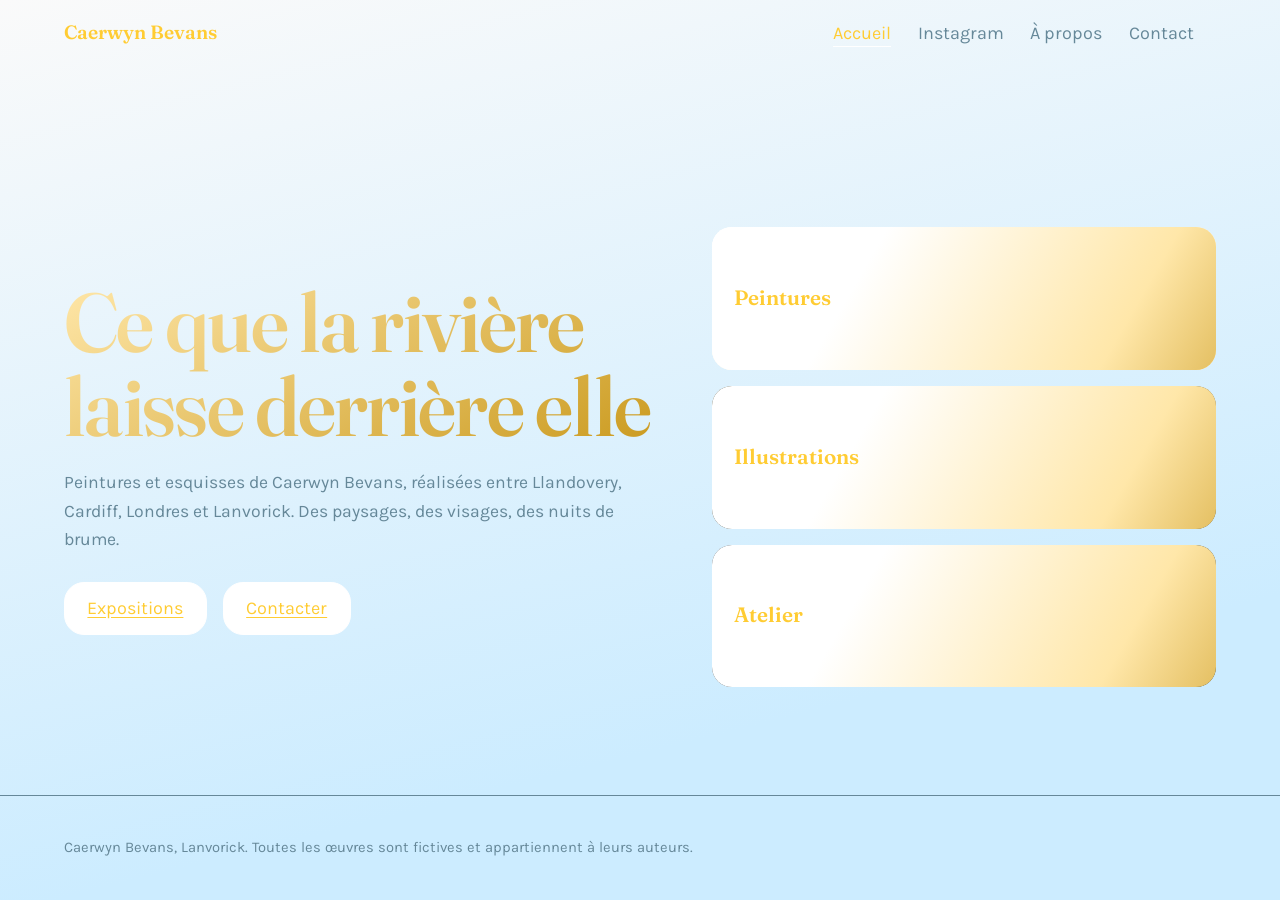
==== index.html @ d9d5a324 "Upload" ====
<!DOCTYPE html>
<html lang="fr">

<head>
  <meta charset="utf-8">
  <meta name="viewport" content="width=device-width, initial-scale=1">
  <title>Caerwyn Bevans – Galerie</title>
  <meta name="description" content="Peintures et esquisses de Caerwyn Bevans, Lanvorick.">
  <link rel="preconnect" href="https://fonts.googleapis.com">
  <link rel="preconnect" href="https://fonts.gstatic.com" crossorigin>
  <link
    href="https://fonts.googleapis.com/css2?family=Fraunces:opsz,wght@9..144,500;9..144,600&family=Karla:wght@400;600&display=swap"
    rel="stylesheet">
  <link rel="stylesheet" href="style.css">
</head>

<body>

  <header class="site">
    <a class="nom" href="index.html">Caerwyn Bevans</a>
    <nav aria-label="Navigation principale">
      <a href="index.html" aria-current="page">Accueil</a>
      <a href="https://whatlurksoutside.forumactif.com/t75-caerwyn-thisaverageguy#165">Instagram</a>
      <a href="a-propos.html">À propos</a>
      <a href="contact.html">Contact</a>
    </nav>
  </header>

  <main>
    <div class="hero">
      <div>
        <h1>Ce que la rivière laisse derrière elle</h1>
        <p>Peintures et esquisses de Caerwyn Bevans, réalisées entre Llandovery, Cardiff, Londres et Lanvorick. Des
          paysages, des visages, des nuits de brume.</p>
        <div class="boutons">
          <a class="bouton plein" href="expo.html">Expositions</a>
          <a class="bouton" href="contact.html">Contacter</a>
        </div>
      </div>

      <!-- Collections : pour une vraie couverture, mets <img src="images/couv-xxx.jpg" alt=""> dans le <span class="visuel"> -->
      <div class="collections" aria-label="Collections">
        <a class="collection" href="peintures.html" style="--degrade:linear-gradient(140deg,#ffffff,#ffe7a9)">
          <span class="visuel"></span>
          <span class="texte"><strong>Peintures</strong><span class="plus">Séries de toiles à l'huile.<em>Voir les collections →</em></span></span>
        </a>
        <a class="collection" href="collection-cornouailles.html"
          style="--degrade:linear-gradient(200deg,#6b5a2a,#1f2a22)">
          <span class="visuel"></span>
          <span class="texte"><strong>Illustrations</strong><span class="plus">Travaux d'illustrateur orientés jeunesse.<em>Voir les illustrations →</em></span></span>
        </a>
        <a class="collection" href="collection-carnets.html" style="--degrade:linear-gradient(140deg,#2a3d4a,#1a2822)">
          <span class="visuel"></span>
          <span class="texte"><strong>Atelier</strong><span class="plus">Esquisses, études et travaux en
              cours.<em>Voir les études →</em></span></span>
        </a>
      </div>
    </div>

    <!-- <section class="bloc" aria-labelledby="explorer">
    <h2 id="explorer">Explorer</h2>
    <div class="sections">
      <a href="peintures.html"><strong>Peintures</strong><span>Les toiles terminées, classées par série.</span></a>
      <a href="esquisses.html"><strong>Esquisses</strong><span>Carnets, études et travaux en cours.</span></a>
      <a href="a-propos.html"><strong>À propos</strong><span>Le parcours, les influences, comment le contacter.</span></a>
    </div>
  </section> -->
  </main>

  <footer>
    Caerwyn Bevans, Lanvorick. Toutes les œuvres sont fictives et appartiennent à leurs auteurs.
  </footer>

</body>

</html>
---- style.css ----
:root {
  --fond: linear-gradient(166deg, rgba(250, 250, 250, 1) 0%, rgb(204 236 255) 75%);
  --fond-2: #223329;
  --mousse: #4f7a5c;
  --or: #ffffff;
  --titre: linear-gradient(166deg, rgba(203, 155, 203, 1) 0%, rgba(163, 104, 163, 1) 100%);
  --texte: #FFCC33;
  --discret: #668899;
  --marque: #9b72e0;
  --serif: "Fraunces", Georgia, "Times New Roman", serif;
  --sans: "Karla", system-ui, -apple-system, "Segoe UI", sans-serif;
}

* {
  box-sizing: border-box
}

html {
  scroll-behavior: smooth
}

body {
  margin: 0;
  min-height: 100vh;
  min-height: 100dvh;
  display: flex;
  flex-direction: column;
  background: var(--fond);
  color: var(--texte);
  font: 18px/1.6 var(--sans)
}

a {
  color: var(--or);
  text-underline-offset: 3px
}

a:hover {
  color: var(--or);
}

:focus-visible {
  outline: 2px solid var(--marque);
  outline-offset: 3px
}

header.site {
  display: flex;
  flex-wrap: wrap;
  gap: .5rem 2rem;
  justify-content: space-between;
  align-items: baseline;
  padding: 1.2rem clamp(1rem, 5vw, 4rem)
}

header.site .nom {
  font: 600 1.2rem var(--serif);
  color: var(--texte);
  text-decoration: none
}

nav a {
  margin-right: 1.4rem;
  color: var(--discret);
  text-decoration: none;
  padding-bottom: 2px;
  border-bottom: 1px solid transparent
}

nav a:hover,
nav a[aria-current="page"] {
  color: var(--texte);
  border-bottom-color: var(--or)
}

.hero {
  display: grid;
  grid-template-columns: 1.1fr .9fr;
  gap: 2rem;
  align-items: center;
  padding: 10rem clamp(1rem, 5vw, 4rem) 4rem
}

.hero h1 {
  font: 600 clamp(2.6rem, 7vw, 5.2rem)/1.02 var(--serif);
  margin: 0 0 1.2rem;
  letter-spacing: -.02em;
  background: -webkit-linear-gradient(300deg, #ffe7a9 0%, #c9981b 100%);
  -webkit-background-clip: text;
  -webkit-text-fill-color: transparent;
}

.hero p {
  max-width: 34em;
  color: var(--discret);
  font-size: 1.1rem
}

.hero .boutons {
  display: flex;
  gap: 1rem;
  flex-wrap: wrap;
  margin-top: 1.8rem
}

.bouton {
  display: inline-block;
  padding: .7rem 1.4rem;
  border: 1px solid var(--or);
  background: var(--or);
  color: var(--fond);
  border-radius: 20px;
  transition: 0.2s all ease;
}

.bouton:hover {
  display: inline-block;
  padding: .7rem 1.4rem;
  border: 1px solid var(--or);
  color: var(--or);
  background: #94bdcd;
  text-decoration: none;
  border-radius: 20px;
  transition: 0.2s all ease;
}

.bouton.plein {
  background: var(--or);
  color: var(--fond);
  border-radius: 20px;
  transition: 0.2s all ease;
}

.bouton.plein:hover {
  display: inline-block;
  padding: .7rem 1.4rem;
  border: 1px solid var(--or);
  color: var(--or);
  background: #94bdcd;
  text-decoration: none;
  border-radius: 20px;
  transition: 0.2s all ease;
}

.hero .une{--ratio:4/5;max-width:420px;justify-self:center}

section.bloc{padding:3rem clamp(1rem,5vw,4rem)}
section.bloc>h2{font:600 1.9rem var(--serif);margin:0 0 .4rem}
section.bloc>p.intro{color:var(--discret);margin:0 0 2rem;max-width:40em}

.grille{columns:3 260px;column-gap:1.2rem}
.tuile{break-inside:avoid;margin:0 0 1.2rem;position:relative;display:block;width:100%;padding:0;border:0;background:none;cursor:zoom-in;text-align:left;color:inherit;font:inherit}
.tuile .visuel{display:block;width:100%;aspect-ratio:var(--ratio,4/5);border-radius:3px;background:var(--degrade);overflow:hidden}
.tuile img{display:block;width:100%;height:100%;object-fit:cover}
.tuile .legende{display:block;padding: 0px 0px 10px;color:var(--discret);font-size:.95rem}
.tuile:hover .visuel{outline:1px solid var(--or)}
.tuile:nth-child(3n+1){--ratio:4/5}
.tuile:nth-child(3n+2){--ratio:1/1}
.tuile:nth-child(3n){--ratio:3/4}

.sections{display:grid;grid-template-columns:repeat(auto-fit,minmax(240px,1fr));gap:1.2rem}
.sections a{display:block;padding:1.6rem;background:var(--fond-2);border-left:3px solid var(--mousse);text-decoration:none;color:var(--texte)}
.sections a:hover{border-left-color:var(--marque)}
.sections strong{display:block;font:600 1.3rem var(--serif);margin-bottom:.3rem}
.sections span{color:var(--discret);font-size:.98rem}

dialog{max-width:min(92vw,1000px);max-height:92vh;padding:0;border:0;background:var(--fond-2);color:var(--texte)}
dialog::backdrop{background:rgba(10,16,13,.88)}
dialog .cadre{width:min(80vw,640px);aspect-ratio:4/5;max-height:75vh;background:var(--degrade)}
dialog img{display:block;max-width:100%;max-height:80vh;margin:auto}
dialog .barre{display:flex;justify-content:space-between;gap:1rem;align-items:center;padding:.8rem 1rem}
dialog button{background:none;border:1px solid var(--discret);color:var(--texte);padding:.3rem .9rem;cursor:pointer;font:inherit}

footer{padding:2.5rem clamp(1rem,5vw,4rem);color:var(--discret);font-size:.92rem;border-top:1px solid var(--discret)}

@media (max-width:760px){
  .hero{grid-template-columns:1fr;padding-top:1.5rem}
  .hero .une{order:-1;max-width:300px}
}
@media (prefers-reduced-motion:reduce){
  html{scroll-behavior:auto}
}

main{flex:1}

/* Collections : bandeaux horizontaux dans un bloc de hauteur fixe.
   Au survol, un bandeau s'agrandit et les autres se resserrent : rien d'autre ne bouge. */
.collections{display:flex;flex-direction:column;gap:1rem;height:460px}
.collection{position:relative;display:block;flex:1 1 0;min-height:0;border-radius:20px;overflow:hidden;text-decoration:none;color:var(--titre);background:var(--or);transition:flex-grow .35s ease}
.collection .visuel{position:absolute;inset:0;display:block;background:var(--degrade)}
.collection .visuel img{display:block;width:100%;height:100%;object-fit:cover;transition:transform .4s ease}
.collection .visuel::after{content:"";position:absolute;inset:0;background:linear-gradient(120deg,#ffffff 30%,#ffe7a9 80%,#c9981b 120%)}
.collection .texte{position:relative;z-index:1;display:flex;flex-direction:column;justify-content:center;height:100%;padding:0 1.4rem}
.collection strong{display:block;font:600 1.3rem/1.2 var(--serif);color:var(--texte);}
.collection .plus{display:block;max-height:0;opacity:0;overflow:hidden;font-size:.95rem;line-height:1.4;transition:max-height .3s ease,opacity .3s ease,margin .3s ease; color:var(--discret);}
.collection .plus em{display:block;margin-top:.3rem;font-style:normal;font-weight:600;color:var(--texte);transition: 0.2s all ease;}
.collection .plus em:hover{display:block;margin-top:.3rem;font-style:normal;font-weight:600;color:var(--discret);transition: 0.2s all ease;}
.collection:hover,
.collection:focus-visible{flex-grow:2.4}
.collection:hover .plus,
.collection:focus-visible .plus{max-height:6em;opacity:1;margin-top:.4rem}
.collection:hover .visuel img{transform:scale(1.05)}

/* Écrans tactiles ou étroits : pas de survol, descriptions toujours visibles */
@media (hover:none),(max-width:760px){
  .collections{height:auto}
  .collection{flex:none;height:150px}
  .collection .plus{max-height:6em;opacity:1;margin-top:.4rem}
}
@media (prefers-reduced-motion:reduce){
  .collection,.collection .plus,.collection .visuel img{transition:none}
}
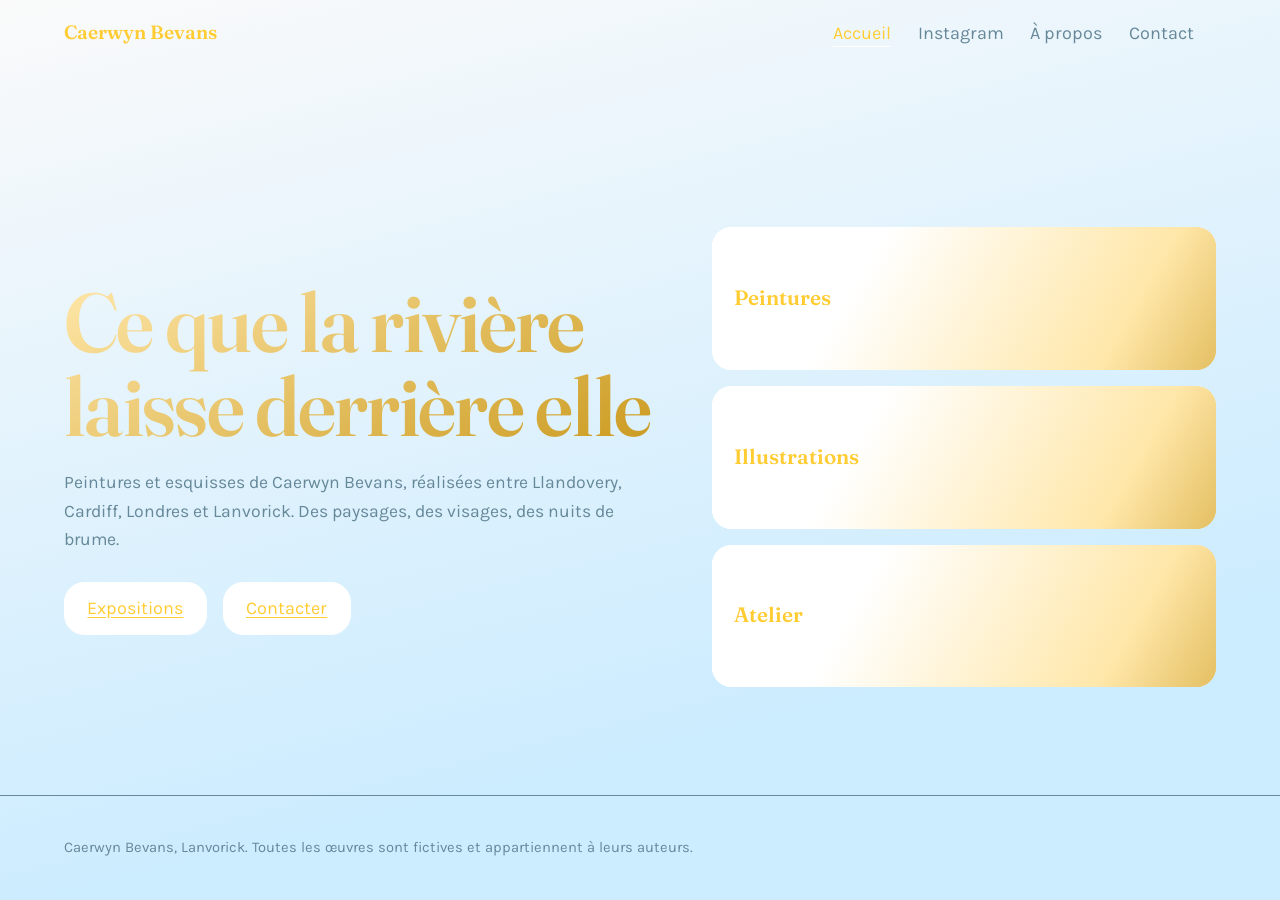
==== commit 506d2628: "a" ====
--- a/index.html
+++ b/index.html
@@ -40,16 +40,15 @@
 
       <!-- Collections : pour une vraie couverture, mets <img src="images/couv-xxx.jpg" alt=""> dans le <span class="visuel"> -->
       <div class="collections" aria-label="Collections">
-        <a class="collection" href="peintures.html" style="--degrade:linear-gradient(140deg,#ffffff,#ffe7a9)">
+        <a class="collection" href="peintures.html">
           <span class="visuel"></span>
           <span class="texte"><strong>Peintures</strong><span class="plus">Séries de toiles à l'huile.<em>Voir les collections →</em></span></span>
         </a>
-        <a class="collection" href="collection-cornouailles.html"
-          style="--degrade:linear-gradient(200deg,#6b5a2a,#1f2a22)">
+        <a class="collection" href="collection-cornouailles.html">
           <span class="visuel"></span>
           <span class="texte"><strong>Illustrations</strong><span class="plus">Travaux d'illustrateur orientés jeunesse.<em>Voir les illustrations →</em></span></span>
         </a>
-        <a class="collection" href="collection-carnets.html" style="--degrade:linear-gradient(140deg,#2a3d4a,#1a2822)">
+        <a class="collection" href="collection-carnets.html">
           <span class="visuel"></span>
           <span class="texte"><strong>Atelier</strong><span class="plus">Esquisses, études et travaux en
               cours.<em>Voir les études →</em></span></span>
--- a/style.css
+++ b/style.css
@@ -1,8 +1,12 @@
 :root {
   --fond: linear-gradient(166deg, rgba(250, 250, 250, 1) 0%, rgb(204 236 255) 75%);
-  --fond-2: #223329;
+  --degrade: linear-gradient(120deg,#ffffff 30%,#ffe7a9 80%,#c9981b 120%);
+  --degradeback: linear-gradient(120deg,#c9981b 30%,#ffe7a9 80%,#ffffff 120%);
+  --fond-2: #2b2b2f;
   --mousse: #4f7a5c;
   --or: #ffffff;
+  --annwnor: #9d7f25;
+  --annwngris: #939393;
   --titre: linear-gradient(166deg, rgba(203, 155, 203, 1) 0%, rgba(163, 104, 163, 1) 100%);
   --texte: #FFCC33;
   --discret: #668899;
@@ -153,6 +157,7 @@
 .tuile .visuel{display:block;width:100%;aspect-ratio:var(--ratio,4/5);border-radius:3px;background:var(--degrade);overflow:hidden}
 .tuile img{display:block;width:100%;height:100%;object-fit:cover}
 .tuile .legende{display:block;padding: 0px 0px 10px;color:var(--discret);font-size:.95rem}
+.legendeannwn{display:block;padding: 0px 0px 10px;color:var(--annwnor);font-size:.95rem;}
 .tuile:hover .visuel{outline:1px solid var(--or)}
 .tuile:nth-child(3n+1){--ratio:4/5}
 .tuile:nth-child(3n+2){--ratio:1/1}
@@ -164,12 +169,12 @@
 .sections strong{display:block;font:600 1.3rem var(--serif);margin-bottom:.3rem}
 .sections span{color:var(--discret);font-size:.98rem}
 
-dialog{max-width:min(92vw,1000px);max-height:92vh;padding:0;border:0;background:var(--fond-2);color:var(--texte)}
-dialog::backdrop{background:rgba(10,16,13,.88)}
+dialog{max-width:min(92vw,1000px);max-height:92vh;padding:0;border:0;background:var(--fond-2);color:var(--texte);border-radius: 0px 0px 20px 20px;}
+dialog::backdrop{background:rgb(18 16 16 / 88%)}
 dialog .cadre{width:min(80vw,640px);aspect-ratio:4/5;max-height:75vh;background:var(--degrade)}
 dialog img{display:block;max-width:100%;max-height:80vh;margin:auto}
 dialog .barre{display:flex;justify-content:space-between;gap:1rem;align-items:center;padding:.8rem 1rem}
-dialog button{background:none;border:1px solid var(--discret);color:var(--texte);padding:.3rem .9rem;cursor:pointer;font:inherit}
+dialog button{background:none;border:1px solid #555555;color:var(--texte);padding:.3rem .9rem;cursor:pointer;font:inherit;border-radius: 20px;}
 
 footer{padding:2.5rem clamp(1rem,5vw,4rem);color:var(--discret);font-size:.92rem;border-top:1px solid var(--discret)}
 
@@ -189,7 +194,7 @@
 .collection{position:relative;display:block;flex:1 1 0;min-height:0;border-radius:20px;overflow:hidden;text-decoration:none;color:var(--titre);background:var(--or);transition:flex-grow .35s ease}
 .collection .visuel{position:absolute;inset:0;display:block;background:var(--degrade)}
 .collection .visuel img{display:block;width:100%;height:100%;object-fit:cover;transition:transform .4s ease}
-.collection .visuel::after{content:"";position:absolute;inset:0;background:linear-gradient(120deg,#ffffff 30%,#ffe7a9 80%,#c9981b 120%)}
+.collection .visuel::after{content:"";position:absolute;inset:0;background:var(--degrade)}
 .collection .texte{position:relative;z-index:1;display:flex;flex-direction:column;justify-content:center;height:100%;padding:0 1.4rem}
 .collection strong{display:block;font:600 1.3rem/1.2 var(--serif);color:var(--texte);}
 .collection .plus{display:block;max-height:0;opacity:0;overflow:hidden;font-size:.95rem;line-height:1.4;transition:max-height .3s ease,opacity .3s ease,margin .3s ease; color:var(--discret);}
@@ -199,7 +204,7 @@
 .collection:focus-visible{flex-grow:2.4}
 .collection:hover .plus,
 .collection:focus-visible .plus{max-height:6em;opacity:1;margin-top:.4rem}
-.collection:hover .visuel img{transform:scale(1.05)}
+.collection:hover .visuel img{transform:scale(1.05);}
 
 /* Écrans tactiles ou étroits : pas de survol, descriptions toujours visibles */
 @media (hover:none),(max-width:760px){
@@ -210,3 +215,5 @@
 @media (prefers-reduced-motion:reduce){
   .collection,.collection .plus,.collection .visuel img{transition:none}
 }
+
+
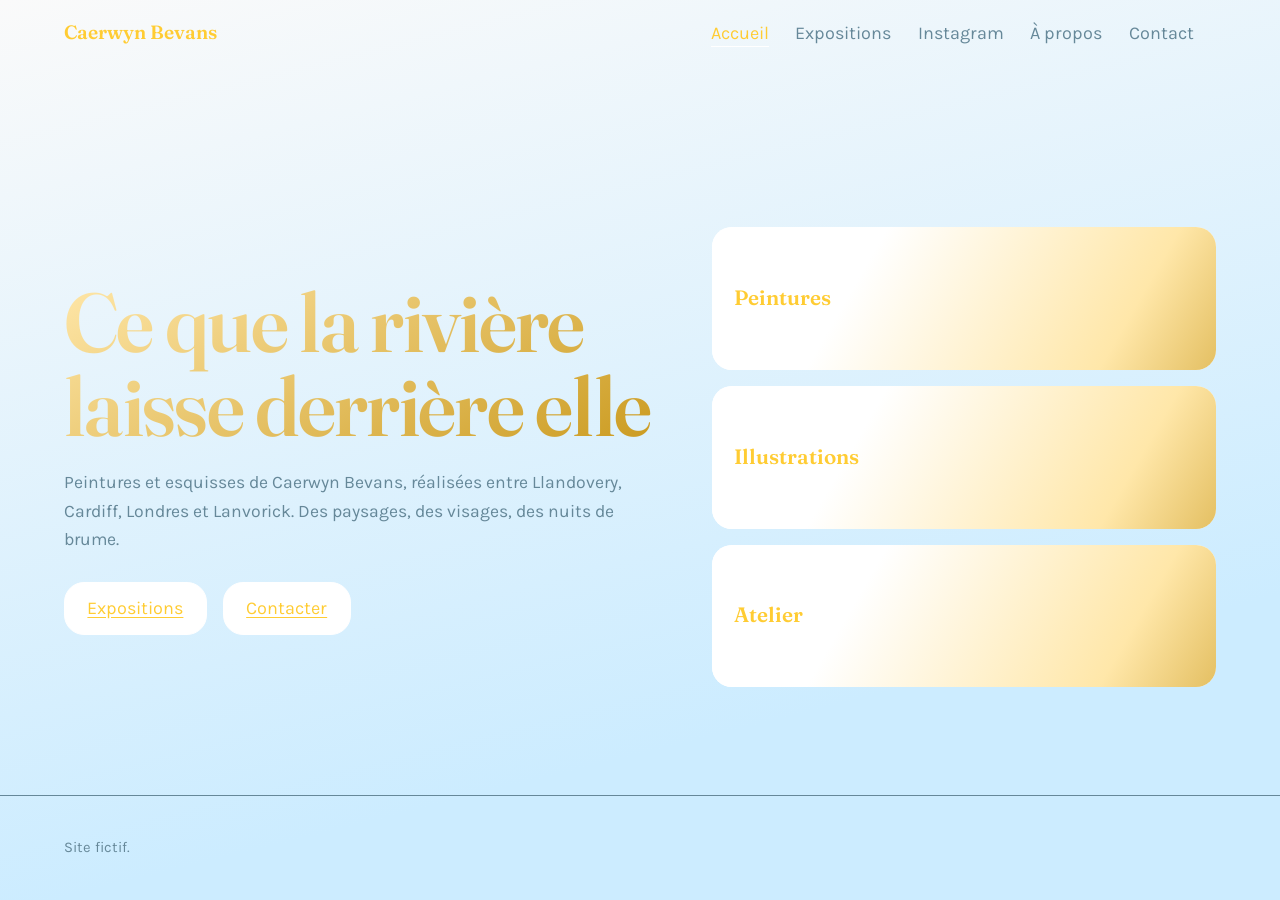
==== commit 50473985: "Up" ====
--- a/index.html
+++ b/index.html
@@ -20,6 +20,7 @@
     <a class="nom" href="index.html">Caerwyn Bevans</a>
     <nav aria-label="Navigation principale">
       <a href="index.html" aria-current="page">Accueil</a>
+      <a href="expo.html">Expositions</a>
       <a href="https://whatlurksoutside.forumactif.com/t75-caerwyn-thisaverageguy#165">Instagram</a>
       <a href="a-propos.html">À propos</a>
       <a href="contact.html">Contact</a>
@@ -33,25 +34,35 @@
         <p>Peintures et esquisses de Caerwyn Bevans, réalisées entre Llandovery, Cardiff, Londres et Lanvorick. Des
           paysages, des visages, des nuits de brume.</p>
         <div class="boutons">
-          <a class="bouton plein" href="expo.html">Expositions</a>
+          <a class="bouton" href="expo.html">Expositions</a>
           <a class="bouton" href="contact.html">Contacter</a>
         </div>
       </div>
 
       <!-- Collections : pour une vraie couverture, mets <img src="images/couv-xxx.jpg" alt=""> dans le <span class="visuel"> -->
       <div class="collections" aria-label="Collections">
-        <a class="collection" href="peintures.html">
+        <a class="collection peintures" href="peintures.html">
           <span class="visuel"></span>
-          <span class="texte"><strong>Peintures</strong><span class="plus">Séries de toiles à l'huile.<em>Voir les collections →</em></span></span>
+          <span class="texte">
+            <strong>Peintures</strong>
+            <span class="plus">Séries de toiles à l'huile.<em>Voir les collections →</em></span>
+          </span>
         </a>
-        <a class="collection" href="collection-cornouailles.html">
+
+        <a class="collection illustrations" href="collection-cornouailles.html">
           <span class="visuel"></span>
-          <span class="texte"><strong>Illustrations</strong><span class="plus">Travaux d'illustrateur orientés jeunesse.<em>Voir les illustrations →</em></span></span>
+          <span class="texte">
+            <strong>Illustrations</strong>
+            <span class="plus">Travaux d'illustrateur orientés jeunesse.<em>Voir les illustrations →</em></span>
+          </span>
         </a>
-        <a class="collection" href="collection-carnets.html">
+
+        <a class="collection atelier" href="collection-carnets.html">
           <span class="visuel"></span>
-          <span class="texte"><strong>Atelier</strong><span class="plus">Esquisses, études et travaux en
-              cours.<em>Voir les études →</em></span></span>
+          <span class="texte">
+            <strong>Atelier</strong>
+            <span class="plus">Esquisses, études et travaux en cours.<em>Voir les études →</em></span>
+          </span>
         </a>
       </div>
     </div>
@@ -67,7 +78,7 @@
   </main>
 
   <footer>
-    Caerwyn Bevans, Lanvorick. Toutes les œuvres sont fictives et appartiennent à leurs auteurs.
+    Site fictif.
   </footer>
 
 </body>
--- a/style.css
+++ b/style.css
@@ -1,7 +1,7 @@
 :root {
   --fond: linear-gradient(166deg, rgba(250, 250, 250, 1) 0%, rgb(204 236 255) 75%);
-  --degrade: linear-gradient(120deg,#ffffff 30%,#ffe7a9 80%,#c9981b 120%);
-  --degradeback: linear-gradient(120deg,#c9981b 30%,#ffe7a9 80%,#ffffff 120%);
+  --degrade: linear-gradient(120deg, #ffffff 30%, #ffe7a9 80%, #c9981b 120%);
+  --degradeback: linear-gradient(120deg, #c9981b 30%, #ffe7a9 80%, #ffffff 120%);
   --fond-2: #2b2b2f;
   --mousse: #4f7a5c;
   --or: #ffffff;
@@ -128,92 +128,368 @@
   transition: 0.2s all ease;
 }
 
-.bouton.plein {
-  background: var(--or);
-  color: var(--fond);
-  border-radius: 20px;
+.bouton.annwn {
+  /* background: var(--or); */
+  background: #454545;
+  color: #ffe7a9;
+  border-radius: 20px;
+  border: 1px solid var(--annwnor);
   transition: 0.2s all ease;
 }
 
-.bouton.plein:hover {
+.bouton.annwn:hover {
   display: inline-block;
   padding: .7rem 1.4rem;
-  border: 1px solid var(--or);
-  color: var(--or);
-  background: #94bdcd;
+  border: 1px solid var(--annwnor);
+  color: var(--annwngris);
+  background: var(--fond-2);
   text-decoration: none;
   border-radius: 20px;
   transition: 0.2s all ease;
 }
 
-.hero .une{--ratio:4/5;max-width:420px;justify-self:center}
-
-section.bloc{padding:3rem clamp(1rem,5vw,4rem)}
-section.bloc>h2{font:600 1.9rem var(--serif);margin:0 0 .4rem}
-section.bloc>p.intro{color:var(--discret);margin:0 0 2rem;max-width:40em}
-
-.grille{columns:3 260px;column-gap:1.2rem}
-.tuile{break-inside:avoid;margin:0 0 1.2rem;position:relative;display:block;width:100%;padding:0;border:0;background:none;cursor:zoom-in;text-align:left;color:inherit;font:inherit}
-.tuile .visuel{display:block;width:100%;aspect-ratio:var(--ratio,4/5);border-radius:3px;background:var(--degrade);overflow:hidden}
-.tuile img{display:block;width:100%;height:100%;object-fit:cover}
-.tuile .legende{display:block;padding: 0px 0px 10px;color:var(--discret);font-size:.95rem}
-.legendeannwn{display:block;padding: 0px 0px 10px;color:var(--annwnor);font-size:.95rem;}
-.tuile:hover .visuel{outline:1px solid var(--or)}
-.tuile:nth-child(3n+1){--ratio:4/5}
-.tuile:nth-child(3n+2){--ratio:1/1}
-.tuile:nth-child(3n){--ratio:3/4}
-
-.sections{display:grid;grid-template-columns:repeat(auto-fit,minmax(240px,1fr));gap:1.2rem}
-.sections a{display:block;padding:1.6rem;background:var(--fond-2);border-left:3px solid var(--mousse);text-decoration:none;color:var(--texte)}
-.sections a:hover{border-left-color:var(--marque)}
-.sections strong{display:block;font:600 1.3rem var(--serif);margin-bottom:.3rem}
-.sections span{color:var(--discret);font-size:.98rem}
-
-dialog{max-width:min(92vw,1000px);max-height:92vh;padding:0;border:0;background:var(--fond-2);color:var(--texte);border-radius: 0px 0px 20px 20px;}
-dialog::backdrop{background:rgb(18 16 16 / 88%)}
-dialog .cadre{width:min(80vw,640px);aspect-ratio:4/5;max-height:75vh;background:var(--degrade)}
-dialog img{display:block;max-width:100%;max-height:80vh;margin:auto}
-dialog .barre{display:flex;justify-content:space-between;gap:1rem;align-items:center;padding:.8rem 1rem}
-dialog button{background:none;border:1px solid #555555;color:var(--texte);padding:.3rem .9rem;cursor:pointer;font:inherit;border-radius: 20px;}
-
-footer{padding:2.5rem clamp(1rem,5vw,4rem);color:var(--discret);font-size:.92rem;border-top:1px solid var(--discret)}
-
-@media (max-width:760px){
-  .hero{grid-template-columns:1fr;padding-top:1.5rem}
-  .hero .une{order:-1;max-width:300px}
-}
-@media (prefers-reduced-motion:reduce){
-  html{scroll-behavior:auto}
-}
-
-main{flex:1}
-
-/* Collections : bandeaux horizontaux dans un bloc de hauteur fixe.
-   Au survol, un bandeau s'agrandit et les autres se resserrent : rien d'autre ne bouge. */
-.collections{display:flex;flex-direction:column;gap:1rem;height:460px}
-.collection{position:relative;display:block;flex:1 1 0;min-height:0;border-radius:20px;overflow:hidden;text-decoration:none;color:var(--titre);background:var(--or);transition:flex-grow .35s ease}
-.collection .visuel{position:absolute;inset:0;display:block;background:var(--degrade)}
-.collection .visuel img{display:block;width:100%;height:100%;object-fit:cover;transition:transform .4s ease}
-.collection .visuel::after{content:"";position:absolute;inset:0;background:var(--degrade)}
-.collection .texte{position:relative;z-index:1;display:flex;flex-direction:column;justify-content:center;height:100%;padding:0 1.4rem}
-.collection strong{display:block;font:600 1.3rem/1.2 var(--serif);color:var(--texte);}
-.collection .plus{display:block;max-height:0;opacity:0;overflow:hidden;font-size:.95rem;line-height:1.4;transition:max-height .3s ease,opacity .3s ease,margin .3s ease; color:var(--discret);}
-.collection .plus em{display:block;margin-top:.3rem;font-style:normal;font-weight:600;color:var(--texte);transition: 0.2s all ease;}
-.collection .plus em:hover{display:block;margin-top:.3rem;font-style:normal;font-weight:600;color:var(--discret);transition: 0.2s all ease;}
+.hero .une {
+  --ratio: 4/5;
+  max-width: 420px;
+  justify-self: center
+}
+
+section.bloc {
+  padding: 3rem clamp(1rem, 5vw, 4rem)
+}
+
+section.bloc>h2 {
+  font: 600 1.9rem var(--serif);
+  margin: 0 0 .4rem
+}
+
+section.bloc>p.intro {
+  color: var(--discret);
+  margin: 0 0 2rem;
+  max-width: 40em
+}
+
+.grille {
+  columns: 3 260px;
+  column-gap: 1.2rem
+}
+
+.tuile {
+  break-inside: avoid;
+  margin: 0 0 1.2rem;
+  position: relative;
+  display: block;
+  width: 100%;
+  padding: 0;
+  border: 0;
+  background: none;
+  cursor: zoom-in;
+  text-align: left;
+  color: inherit;
+  font: inherit
+}
+
+.tuile .visuel {
+  display: block;
+  width: 100%;
+  aspect-ratio: var(--ratio, 4/5);
+  border-radius: 3px;
+  background: var(--degrade);
+  overflow: hidden
+}
+
+.tuile img {
+  display: block;
+  width: 100%;
+  height: 100%;
+  object-fit: cover
+}
+
+.tuile .legende {
+  display: block;
+  padding: 0px 0px 10px;
+  color: var(--discret);
+  font-size: .95rem
+}
+
+.legendeannwn {
+  display: block;
+  padding: 0px 0px 10px;
+  color: var(--annwnor);
+  font-size: .95rem;
+}
+
+.tuile:hover .visuel {
+  outline: 1px solid var(--or)
+}
+
+.tuile:nth-child(3n+1) {
+  --ratio: 4/5
+}
+
+.tuile:nth-child(3n+2) {
+  --ratio: 1/1
+}
+
+.tuile:nth-child(3n) {
+  --ratio: 3/4
+}
+
+.sections {
+  display: grid;
+  grid-template-columns: repeat(auto-fit, minmax(240px, 1fr));
+  gap: 1.2rem
+}
+
+.sections a {
+  display: block;
+  padding: 1.6rem;
+  background: var(--fond-2);
+  border-left: 3px solid var(--mousse);
+  text-decoration: none;
+  color: var(--texte)
+}
+
+.sections a:hover {
+  border-left-color: var(--marque)
+}
+
+.sections strong {
+  display: block;
+  font: 600 1.3rem var(--serif);
+  margin-bottom: .3rem
+}
+
+.sections span {
+  color: var(--discret);
+  font-size: .98rem
+}
+
+dialog {
+  max-width: min(92vw, 1000px);
+  max-height: 92vh;
+  padding: 0;
+  border: 0;
+  background: var(--fond-2);
+  color: var(--texte);
+  border-radius: 0px 0px 20px 20px;
+}
+
+dialog::backdrop {
+  background: rgb(18 16 16 / 88%)
+}
+
+dialog .cadre {
+  width: min(80vw, 640px);
+  aspect-ratio: 4/5;
+  max-height: 75vh;
+  background: var(--degrade)
+}
+
+dialog img {
+  display: block;
+  max-width: 100%;
+  max-height: 80vh;
+  margin: auto
+}
+
+dialog .barre {
+  display: flex;
+  justify-content: space-between;
+  gap: 1rem;
+  align-items: center;
+  padding: .8rem 1rem
+}
+
+dialog button {
+  background: none;
+  border: 1px solid #555555;
+  color: var(--texte);
+  padding: .3rem .9rem;
+  cursor: pointer;
+  font: inherit;
+  border-radius: 20px;
+}
+
+footer {
+  padding: 2.5rem clamp(1rem, 5vw, 4rem);
+  color: var(--discret);
+  font-size: .92rem;
+  border-top: 1px solid var(--discret)
+}
+
+@media (max-width:760px) {
+  .hero {
+    grid-template-columns: 1fr;
+    padding-top: 1.5rem
+  }
+
+  .hero .une {
+    order: -1;
+    max-width: 300px
+  }
+}
+
+@media (prefers-reduced-motion:reduce) {
+  html {
+    scroll-behavior: auto
+  }
+}
+
+main {
+  flex: 1
+}
+
+/* --- Collections : style de base --- */
+.collections {
+  display: flex;
+  flex-direction: column;
+  gap: 1rem;
+  height: 460px;
+}
+
+.collection {
+  position: relative;
+  display: block;
+  flex: 1 1 0;
+  min-height: 0;
+  border-radius: 20px;
+  overflow: hidden;
+  text-decoration: none;
+  color: var(--titre);
+  background: var(--or);
+  transition: flex-grow .35s ease;
+}
+
+/* Le visuel (fond + conteneur d'image) */
+.collection .visuel {
+  position: absolute;
+  inset: 0;
+  display: block;
+  background: var(--degrade);
+}
+
+/* On utilise le pseudo-élément ::after pour animer l'image sur le côté droit */
+.collection .visuel::before {
+  content: "";
+  position: absolute;
+  top: 0;
+  right: 0;
+  width: 45%;
+  /* Largeur de l'image sur le côté */
+  height: 100%;
+  background-repeat: no-repeat;
+  background-position: right center;
+  background-size: contain;
+
+  /* Position de départ (masquée à droite) */
+  transform: translateX(30px);
+  opacity: 0;
+  transition: transform 0.4s cubic-bezier(0.25, 1, 0.5, 1), opacity 0.4s ease;
+  z-index: 1;
+}
+
+/* Au survol (:hover), l'image glisse vers la gauche et apparaît */
+.collection:hover .visuel::before,
+.collection:focus-visible .visuel::before {
+  transform: translateX(0);
+  opacity: 0.5;
+}
+
+/* --- Attributions des images spécifiques pour chaque collection --- */
+.collection.peintures .visuel::before {
+  background-image: url('https://i.imgur.com/R0RaSrS.png');
+  /* Remplacez par votre URL */
+}
+
+.collection.illustrations .visuel::before {
+  background-image: url('https://i.imgur.com/iSQKidw.png');
+  /* Remplacez par votre URL */
+}
+
+.collection.atelier .visuel::before {
+  background-image: url('https://i.imgur.com/0fkwpwM.png');
+  /* Remplacez par votre URL */
+}
+
+/* Texte par-dessus */
+.collection .texte {
+  position: relative;
+  z-index: 2;
+  display: flex;
+  flex-direction: column;
+  justify-content: center;
+  height: 100%;
+  padding: 0 1.4rem;
+}
+
+.collection strong {
+  display: block;
+  font: 600 1.3rem/1.2 var(--serif);
+  color: var(--texte);
+}
+
+.collection .plus {
+  display: block;
+  max-height: 0;
+  opacity: 0;
+  overflow: hidden;
+  font-size: .95rem;
+  line-height: 1.4;
+  transition: max-height .3s ease, opacity .3s ease, margin .3s ease;
+  color: var(--discret);
+}
+
+.collection .plus em {
+  display: block;
+  margin-top: .3rem;
+  font-style: normal;
+  font-weight: 600;
+  color: var(--texte);
+  transition: 0.2s all ease;
+}
+
+.collection .plus em:hover {
+  color: var(--discret);
+}
+
 .collection:hover,
-.collection:focus-visible{flex-grow:2.4}
+.collection:focus-visible {
+  flex-grow: 2.4;
+}
+
 .collection:hover .plus,
-.collection:focus-visible .plus{max-height:6em;opacity:1;margin-top:.4rem}
-.collection:hover .visuel img{transform:scale(1.05);}
+.collection:focus-visible .plus {
+  max-height: 6em;
+  opacity: 1;
+  margin-top: .4rem;
+}
+
 
 /* Écrans tactiles ou étroits : pas de survol, descriptions toujours visibles */
-@media (hover:none),(max-width:760px){
-  .collections{height:auto}
-  .collection{flex:none;height:150px}
-  .collection .plus{max-height:6em;opacity:1;margin-top:.4rem}
-}
-@media (prefers-reduced-motion:reduce){
-  .collection,.collection .plus,.collection .visuel img{transition:none}
-}
-
-
+@media (hover:none),
+(max-width:760px) {
+  .collections {
+    height: auto
+  }
+
+  .collection {
+    flex: none;
+    height: 150px
+  }
+
+  .collection .plus {
+    max-height: 6em;
+    opacity: 1;
+    margin-top: .4rem
+  }
+}
+
+@media (prefers-reduced-motion:reduce) {
+
+  .collection,
+  .collection .plus,
+  .collection .visuel img {
+    transition: none
+  }
+}
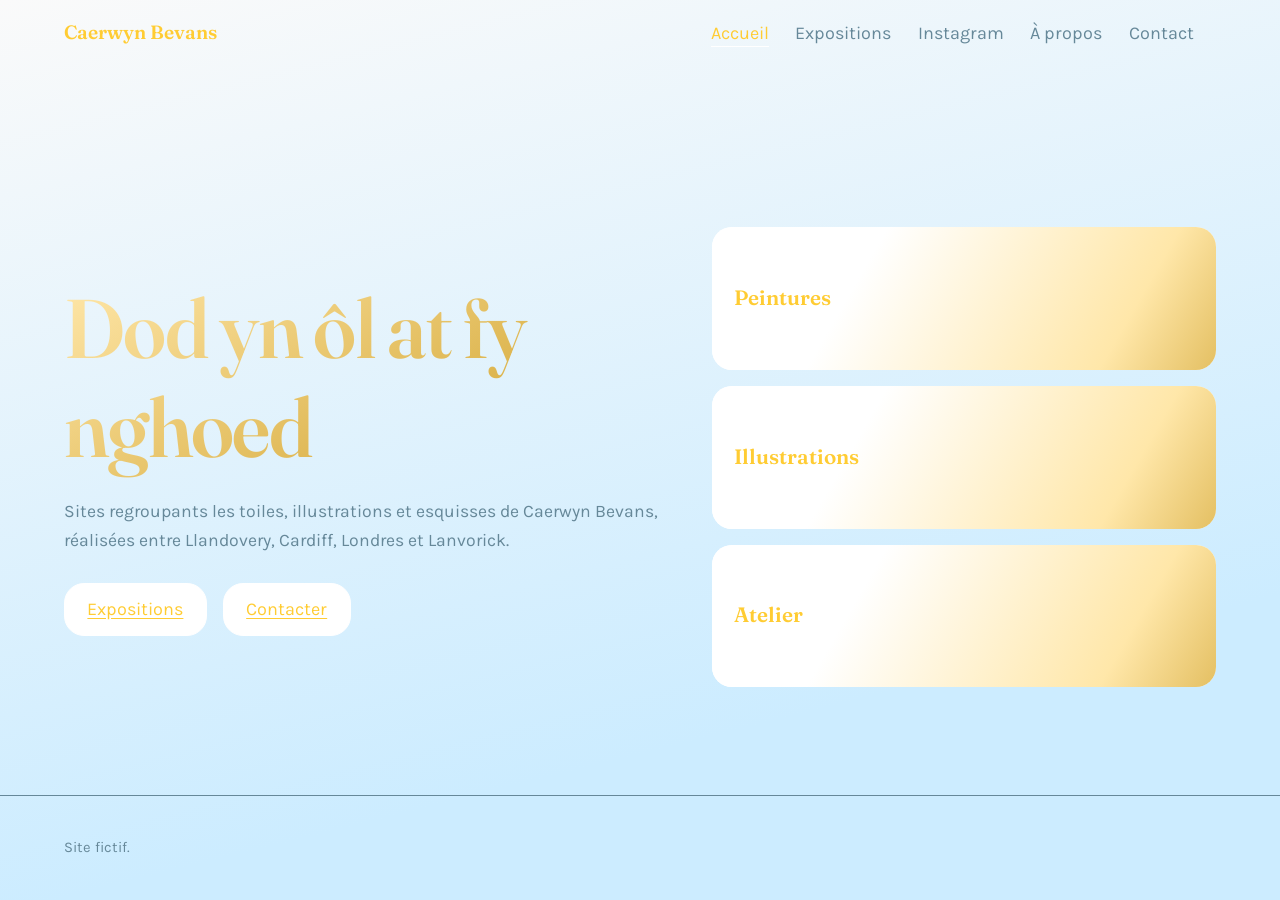
==== commit 4bedf3a3: "d" ====
--- a/index.html
+++ b/index.html
@@ -30,9 +30,8 @@
   <main>
     <div class="hero">
       <div>
-        <h1>Ce que la rivière laisse derrière elle</h1>
-        <p>Peintures et esquisses de Caerwyn Bevans, réalisées entre Llandovery, Cardiff, Londres et Lanvorick. Des
-          paysages, des visages, des nuits de brume.</p>
+        <h1>Dod yn ôl at fy nghoed</h1>
+        <p>Sites regroupants les toiles, illustrations et esquisses de Caerwyn Bevans, réalisées entre Llandovery, Cardiff, Londres et Lanvorick.</p>
         <div class="boutons">
           <a class="bouton" href="expo.html">Expositions</a>
           <a class="bouton" href="contact.html">Contacter</a>
--- a/style.css
+++ b/style.css
@@ -86,7 +86,7 @@
 }
 
 .hero h1 {
-  font: 600 clamp(2.6rem, 7vw, 5.2rem)/1.02 var(--serif);
+  font: 600 clamp(2.6rem, 7vw, 5.2rem)/1.2 var(--serif);
   margin: 0 0 1.2rem;
   letter-spacing: -.02em;
   background: -webkit-linear-gradient(300deg, #ffe7a9 0%, #c9981b 100%);
@@ -299,6 +299,32 @@
   gap: 1rem;
   align-items: center;
   padding: .8rem 1rem
+}
+
+/* Style du data-bis dans la modale */
+#bis {
+  color: var(--annwngris);
+  /* Changez la couleur (ex: var(--annwnor), #ffe7a9, etc.) */
+  margin-top: 4px;
+  font-size: 0.85rem;
+  /* Espacement par rapport au titre */
+  text-align: right;
+  /* Aligné à gauche, à droite ou au centre */
+}
+
+#titre {
+  font: 600 clamp(1.5rem, 4vw, 0.4rem) / 1.5 var(--serif);
+  background: -webkit-linear-gradient(300deg, #ffe7a9 0%, #c9981b 100% 100%);
+  -webkit-background-clip: text;
+  -webkit-text-fill-color: transparent;
+}
+
+/* Place le titre et le data-bis côte à côte */
+dialog .barre>div {
+  display: flex;
+  align-items: baseline;
+  gap: 10px;
+  /* Écart entre le titre et le data-bis */
 }
 
 dialog button {
